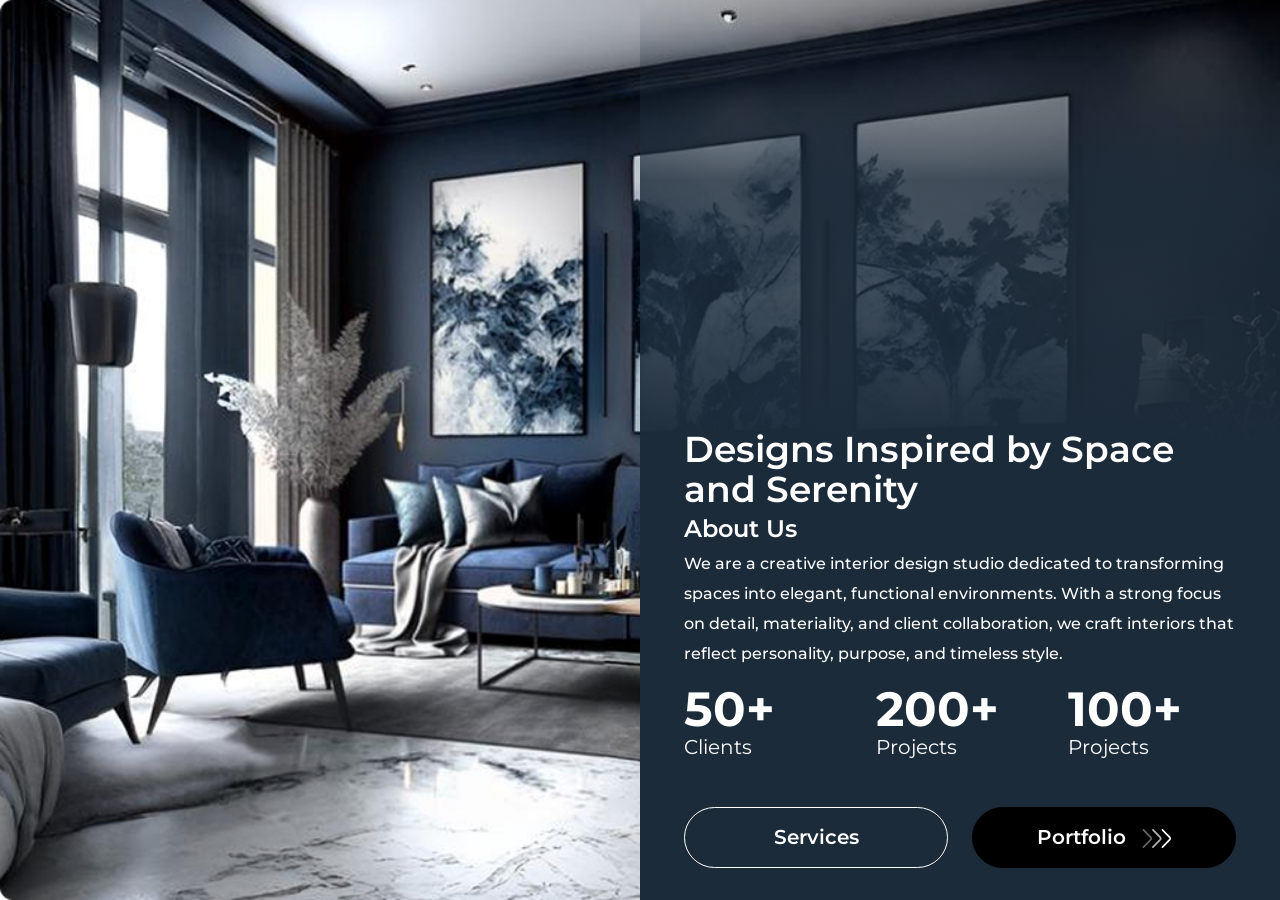
==== index.html @ 842a0ecd "test" ====
<!DOCTYPE html>
<html lang="en">

<head>
    <meta charset="UTF-8">
    <meta name="viewport" content="width=device-width, initial-scale=1.0">
    <title>Bein</title>
    <link rel="preconnect" href="https://fonts.googleapis.com">
    <link rel="preconnect" href="https://fonts.gstatic.com" crossorigin>
    <link href="https://fonts.googleapis.com/css2?family=Montserrat:ital,wght@0,100..900;1,100..900&display=swap"
        rel="stylesheet">
    <!-- Bootstrap CSS -->
    <link href="https://cdn.jsdelivr.net/npm/bootstrap@5.3.0/dist/css/bootstrap.min.css" rel="stylesheet">
    <link href="css/style.css" rel="stylesheet">
</head>

<body>
    <div class="mobile-header">
        <div class="d-flex justify-content-between align-items-center">
            <div class="back-btn circle"><img src="images/back.png" alt=""></div>
            <div class="page-title">Portfolio</div>
            <div class="actions circle"><img src="images/heart.png" alt=""></div>
        </div>
    </div>
    <div class="bein-container position-relative">
        <!-- <a href="#" class="logo">
            <img src="images/logo.png" alt="logo">
        </a> -->
        <div class="d-lg-flex justify-content-end">
            <div class="bein-gradient-content">
                <div class="banner-content">
                    <div class="container-fluid">
                        <div class="row">
                            <div class="col">
                                <h2>Designs Inspired by Space and Serenity</h2>
                                    <h6>About Us</h6>
                                    <p>We are a creative interior design studio dedicated to transforming spaces into
                                        elegant, functional environments. With a strong focus on detail, materiality,
                                        and client collaboration, we craft interiors that reflect personality, purpose,
                                        and timeless style. </p>
                            </div>
                        </div>
                        <div class="row">
                            <div class="col">
                                <h1>50+</h1>
                                <h4>Clients</h4>
                            </div>
                            <div class="col">
                                <h1>200+</h1>
                                <h4>Projects</h4>
                            </div>
                            <div class="col">
                                <h1>100+</h1>
                                <h4>Projects</h4>
                            </div>
                        </div>
                        <div class="row">
                            <div class="col">
                                <a href="services.html" class="btn btn-outline">Services</a>
                            </div>
                            <div class="col">
                                <a href="portfolio.html" class="btn btn-dark">Portfolio <img
                                        src="images/arrow-multiple.svg" alt=""></a>
                            </div>
                        </div>
                    </div>
                </div>
            </div>
        </div>
    </div>
    <!-- Bootstrap JS Bundle -->
    <script src="https://cdn.jsdelivr.net/npm/bootstrap@5.3.0/dist/js/bootstrap.bundle.min.js"></script>

</body>

</html>
---- css/style.css ----
body {
    font-family: "Montserrat", sans-serif;
}
a {
    transition: all 0.5s ease;
}
.top-navbar {
    background: #1C2C3A;
}
.top-navbar .navbar .navbar-nav .nav-item .nav-link {
    font-size: 20px;
    font-weight: 500;
    color: #fff;
}
.top-navbar .navbar .navbar-nav .nav-item.active .nav-link {
    color: #277FF6;
}
.navbar-toggler {
    color: #8a8a8a;
    font-size: 36px;
}
.navbar-toggler:focus {
   box-shadow: none;
}
.bein-container {
    width: 100%;
    height: 100vh;
    overflow-y: auto;
    background: url(../images/main-bg.png) no-repeat;
    background-size: cover;
    position: relative;
    /* border-radius: 10px; */

}
h1 {
    font-weight: 700;
    font-size: 48px;
    line-height: 100%;
    letter-spacing: 0%;
}
h2 {
    font-weight: 600;
    font-size: 36px;
    line-height: 40px;
    letter-spacing: 0%;
}
h6 {
    font-weight: 600;
    font-size: 24px;
    line-height: 100%;
    letter-spacing: 0%;
}
h4 {
    font-weight: 400;
    font-size: 20px;
    line-height: 12px;
    letter-spacing: 0%;    
}
p {
    font-weight: 500;
    font-size: 16px;
    line-height: 30px;
    letter-spacing: 0%;
}
.gradient-wrapper {
    position: relative;
    height: 100vh
}
.bein-gradient-content {
    background: linear-gradient(180.06deg, rgba(217, 217, 217, 0) 0.05%, rgba(28, 43, 58, 0.39) 11.19%, rgba(28, 43, 58, 0.82) 19.99%, rgba(28, 43, 58, 0.8) 32.13%, #1C2B3A 50.38%);
    color: #fff;
    padding:32px 45px 32px 45px;
    position: absolute;
    bottom: 0;
    right: 0;
    height: 100%;
    width: 50%;
}
.btn {
    font-weight: 600;
    font-size: 20px;
    line-height: 29px;
    letter-spacing: 0%;
    border-radius: 50px;
    padding: 15px;
    display: block;
    text-align: center;
    margin-top: 46px;
}
.btn-outline {
    background: transparent;
    border: 1px solid rgba(255, 255, 255, 1);
    color: rgba(255, 255, 255, 1);
}
.btn-outline:hover {
    background: rgba(0, 0, 0, 1);
    border: 1px solid rgba(0, 0, 0, 1);
    color: rgba(255, 255, 255, 1);
}
.btn-dark {
    background: rgba(0, 0, 0, 1);
    border: 1px solid rgba(0, 0, 0, 1);
    color: rgba(255, 255, 255, 1);
}
.btn-dark:hover {
    background: transparent;
    border: 1px solid rgba(255, 255, 255, 1);
    color: rgba(255, 255, 255, 1);
}
.btn-dark img {
    margin-left: 10px;
}

.logo {
    width: 120px;
    padding: 20px;
    display: inline-block;
}
.logo img {
    width: 100%;
}
.banner-content {
    position: absolute;
    bottom: 32px;
    left: 32px;
    width: calc(100% - 64px);
}
.mobile-header {
    position: fixed;
    width: 100%;
    left: 0;
    top: 10px;
    padding: 20px 10px;
    display: none;
}
.circle {
    width: 36px;
    height: 36px;
    border-radius: 100%;
    /* border: 1px solid rgba(0, 0, 0, 1); */
    text-align: center;
    padding-top: 5px;
}
.page-title {
    font-weight: 600;
    font-size: 18px;
    line-height: 100%;
    letter-spacing: 0%;
    color: #000;

}
.page-title {
    font-weight: 600;
    font-size: 32px;
    line-height: 100%;
    letter-spacing: 0%;
}
.search .form-control {
    border: 1px solid rgba(130, 161, 255, 0.27);
    background:  rgba(237, 239, 241, 1) url(../images/search.png) no-repeat;
    background-position: 20px 18px;
    color: rgba(0, 0, 0, 0.44);
    padding: 10px 10px 10px 50px;
    border-radius: 10px;
    font-size: 18px;
}
.search .form-control:focus {
    box-shadow: none;
    outline: 0;
}
.search ::placeholder {
    color: rgba(0, 0, 0, 0.44);
    opacity: 1; /* Firefox */
  }
  
  .search ::-ms-input-placeholder { /* Edge 12 -18 */
    color: rgba(0, 0, 0, 0.44);
  }
.inner-page {
    padding: 38px 60px;
    height: 100vh;
}
.header {
    /* position: fixed; */
    top: 0;
    left: 0;
    width: 100%;
    /* padding: 18px 60px; */
}
.inner-page-content {
    padding: 20px 0px 0px 0px;
}
h5 {
    font-weight: 600;
    font-size: 26px;
    line-height: 100%;
    letter-spacing: 0%;
    margin-bottom: 10px;

}
.service-item-card {
    position: relative;
}
.card {
    color: #fff;

}
p.service-text {
    font-weight: 500;
    font-size: 16px;
    line-height: 28px;
    letter-spacing: 0%;
    margin-bottom: 10px;
}
.explore {
    width: 50px;
    height: 50px;
    background: rgb(131, 145, 162);
    text-align: center;
    display: inline-block;
    border-radius: 100%;
    padding-top: 8px;
    transition: all 0.5s ease;
}
.explore i {
    color: #fff;
    font-size: 26px;
}
.explore:hover {
    background: #1C1660;
}
.service-item-card .explore img {
width: 20px;
}
.service-item-card {
    height: 186px;
    overflow: hidden;
    border-radius: 15px;
    margin-bottom:24px ;
}
.service-item-card img {
    width: 100%;
}
.service-card-body {
    width: 100%;
    position: absolute;
    left: 0;
    top: 0;
    height: 100%;
    padding: 30px 20px;
    background: linear-gradient(179.98deg, rgba(217, 217, 217, 0) -7.36%, rgba(0, 24, 54, 0.675) 51.47%, rgba(10, 39, 74, 0.9) 99.99%);

}
.page-title .circle {
    padding-top: 0;
    margin-right: 0px;
    /* border: 1px solid #fff; */
}
.title-text {
    color: #fff;
    font-size: 14px;

}
.inner-wrapper {
    width: 100%;
    height: 100vh;
    background: url(../images/detail-page-bg.png) no-repeat;
    background-size: cover;
}
.inner-page-content.detail-page {
    padding: 34px;
    background: rgba(28, 43, 58, 0.9);
    margin: 10px 0px;
    border-radius: 20px;
    color: #fff;
    height: calc(100vh - 140px);
    overflow-y: auto;

}
.service-details {
    color: #fff;
}
.service-details h5 {
    font-weight: 600;
    font-size: 34px;
    line-height: 45px;
    letter-spacing: 0%;
    margin-bottom: 12px;
}
.service-details p {
    font-weight: 500;
    font-size: 18px;
    line-height: 33px;
    letter-spacing: 0%;
    margin-bottom: 0;
}
.image-dim {
    height: 400px;
    overflow: hidden;
    margin-bottom: 10px;
    border-radius: 10px;
}
.image-dim img {
    width: 100%;
}
.interior-section {
    height: 220px;
    overflow: hidden;
    position: relative;
    margin-bottom: 12px;
    border-radius: 10px;
}
.interior-section img {
    width: 100%;
}
.interior-section .content {
    height: 100px;
    background: linear-gradient(179.98deg, rgba(217, 217, 217, 0) -7.36%, rgba(0, 24, 54, 0.75) 51.47%, #0A274A 99.99%);
    position: absolute;
    bottom: 0;
    width: 100%;
    padding: 66px 11px 11px 11px;

}
.interior-section .content h4 {
    font-size: 18px;
}
.interior-section .content a i {
    color: #fff;
    font-size: 24px;
}
.interior-section .content a i:hover {
    color: #ff0000;
}
.services-single-item-preview {
    overflow: auto;
}
.services-single-item-preview img {
    /* height: 100%;
    max-height: 600px;
    transform: translate(-22%); */
    width: 100%;
}
.services-single-item-preview h2 {
    font-weight: 600;
    font-size: 34px;
    line-height: 45px;
    letter-spacing: 0%; 
    margin-bottom: 12px;
}
.services-single-item-preview p {
    font-weight: 500;
    font-size: 18px;
    line-height: 33px;
    letter-spacing: 0%;
    margin-bottom: 0;
 
}
.custom-wrapper {
    width: 100%;
    margin: 0 auto;
}
.services-single-item-content {
    height: 100%;
    max-height: 600px;
    overflow: scroll;
}
@media only screen and (min-width: 200px) and (max-width: 767px) {
    .col {
        padding: 0 5px !important;
    }
    .mobile-header {
        display: block;
    }
    .bein-container {
        margin:90px 18px 18px 18px;
        height: calc(100vh - 108px);
        width: calc(100% - 36px);
        margin:90px 18px 18px 18px;
    }
    .bein-gradient-content {
        width: 100%;
        padding: 32px 10px 32px 10px;
        border-radius: 10px;
    }
    .banner-content {
        position: absolute;
        bottom: 20px;
        left: 10px;
        width: calc(100% - 20px);
    }
    h2 {
        font-weight: 600;
        font-size: 26px;
        line-height: 32px;
    }
    h6 {
        font-size: 18px;
    }
    p {
        font-size: 12px;
        line-height: 22px;
    }
    h1 {
        font-size: 26px;
    }
    h4 {
        font-size: 14px;
    }
    .btn {
        font-size: 13px;
        padding: 6px 12px;
        margin-top: 24px;
        img {
            width: 15px;
        }
    }
    .btn-dark img {
        margin-left: 0px;
    }
  
    .inner-page {
        padding: 18px 18px;
    }
    .image-dim {
        height: auto;
    }
    .inner-page-content.detail-page {
        padding: 10px;
        margin: 10px 0px;
    }
    .interior-section {
        height: auto;
    }
    .service-details h5 {
        font-size: 24px;
        line-height: 30px;
    }
    .service-details p {
        font-size: 13px;
    }
    .interior-section .content h4 {
        font-size: 12px;
        margin-bottom: 0;
    }
    .interior-section .content a img {
        width: 12px;
    }
    .header .page-title {
        color: #fff;
    }
    .header .page-title {
        margin-bottom: 24px;
    }
    .title-text {
        width: 100%;
        text-align: left;
        color: #fff;
    }
    .header .page-title .circle {
        border-color: #fff;
        width: 42px;
    }
    
    .header .page-title .circle img {
        /* filter: invert(100%) sepia(100%) saturate(2%) hue-rotate(139deg)
        brightness(106%) contrast(101%); */
    }
    .header .page-title.services-main .circle {
        border-color: #000;
        width: 42px;
    }
    .header .page-title.services-main .circle img {
        filter: invert(0%) sepia(0%) saturate(2%) hue-rotate(139deg)
        brightness(106%) contrast(101%);
    }
    .header .page-title.services-main .title-text {
        color: #000;
    }
    .services-single-item-preview img {
        margin-bottom: 10px;
        height: 100%;
        max-height: 100%;
        transform: translate(0);
        width: 100%;
    }
    .custom-wrapper {
        width: 100%;
    }
    .services-single-item-content {
        height: auto;
        max-height: 100%;
        overflow: scroll;
    }
    .inner-page-content.detail-page {
        height: calc(100vh - 140px);
        overflow-y: auto;
        overflow-x: hidden;
    
    }
}
@media only screen and (min-width: 200px) and (max-width: 599px) {
    h5 {
        font-size: 16px;
    }
    p.service-text {
        font-size: 14px;
        line-height: 20px;
    }
}
@media only screen and (min-width: 768px) and (max-width: 1024px) {
    .bein-container {
        margin:90px 18px 18px 18px;
        height: calc(100vh - 108px);
        width: calc(100% - 36px);
        margin:90px 18px 18px 18px;
    }
    .mobile-header {
        display: block;
    }
    h2 {
        font-weight: 600;
        font-size: 26px;
        line-height: 32px;
    }
    h6 {
        font-size: 18px;
    }
    p {
        font-size: 12px;
        line-height: 22px;
    }
    h1 {
        font-size: 28px;
    }
    h4 {
        font-size: 14px;
    }
    .btn {
        font-size: 16px;
        padding: 15px;
        margin-top: 24px;
        img {
            width: 15px;
        }
    }
    .header .page-title {
        margin-bottom: 24px;
    }
    .inner-page-content.detail-page {
        margin: 14px 0px
    }
}

/* Portfolio */
.right-corner-bg {
    position: absolute;
    right: -16px;
    bottom: -27px;
    width: 107px;
    height: 90px;
    background: url(../images/btn-bg.png) no-repeat;
}
.portfolio-item-card .card-footer {
    position: absolute;
    bottom: 0;
    width: 100%;
    left: 0;
    height: 108px;
    background: linear-gradient(180deg, rgba(217, 217, 217, 0) 8.22%, rgba(0, 24, 54, 0.75) 64.65%, #0A274A 100%);
    border: none;
}
.portfolio-item-card .card-footer a.portfolio-btn {
    width: 42px;
    height: 42px;
    border: 1px solid rgba(3, 63, 176, 1);
    display: inline-block;
    border-radius: 100%;
    text-align: center;
    padding-top: 6px;
    position: absolute;
    right: 10px;
    bottom: 10px;
}
.portfolio-item-card .card-footer a.portfolio-btn i {
    color: rgba(3, 63, 176, 1);
    font-size: 22px;
}
.footer-content-bottom {
    position: absolute;
    width: 100%;
    bottom: 0;
    left: 0;
    padding: 8px 15px;
}
.card.portfolio-item-card {
    height: 250px;
    overflow: hidden;
    border-radius: 15px;
    border: none;
    margin-bottom: 20px;
}
.card.portfolio-item-card .image-thumb-main {
    transform: translate(0%, -36%);
}
.card.portfolio-item-card h5 {
    font-weight: 600;
    font-size: 28px;
    line-height: 100%;
    letter-spacing: 0%;

}
.card.portfolio-card {
    overflow: hidden;
    border: none;
    border-radius: 12px;
    margin-bottom: 20px;
    height: 400px;
}
.card.portfolio-card .card-body {
    padding: 0;
    border: none;
}
.card.portfolio-card .card-body img {
    width: 100%;
}
.card.portfolio-card .card-footer {
    background: linear-gradient(180deg, rgba(217, 217, 217, 0) 1.64%, rgba(16, 37, 63, 0.3) 19.08%, rgba(13, 34, 57, 0.7) 45.01%, #08203F 75.27%);
    height: 108px;
    width: 100%;
    position: absolute;
    bottom: 0;
    border: none;
}
.footer-bottom {
    position: absolute;
    left: 0;
    bottom: 0;
    width: 100%;
    padding: 15px;
}
.footer-bottom h5 {
    font-weight: 500;
    font-size: 20px;
    line-height: 24px;
    letter-spacing: 0%;
}
.footer-bottom a.link-bg {
   background: rgba(255, 255, 255, 0.42);
   width: 35px;
   height: 35px;
   text-align: center;
   padding-top: 6px;
   border-radius: 100%;
   transition: all 0.5s ease;
}
.footer-bottom a.link-bg i {
    color: #fff;
    font-size: 16px;
}
.footer-bottom a.link-bg:hover {
    background: #fff;
}
.footer-bottom a.link-bg:hover i {
    color: #000;
}
.colcade .card.portfolio-card {
    height: 380px;
    margin-bottom: 20px;
}
.colcade .card.portfolio-card.item-xs {
    height: 261px;
}
.colcade .card.portfolio-card.item-sm {
    height: 298px;
}
.heart-like {
    color: #000;
    position: absolute;
    top: 20px;
    right: 20px;
    background: rgba(255, 255, 255, .7);
    width: 40px;
    height: 40px;
    border-radius: 100%;
    text-align: center;
    padding-top: 10px;
}
.heart-like i {
    color: rgba(0, 0, 0, .6);
}
.heart-like.liked i {
    color: rgba(218, 0, 0, 1);
}
/* .heart-like:hover i {
     color: rgba(218, 0, 0, 1);
} */
.heart-overlay {
    position: absolute;
    top: 20px;
    right: 20px;
    z-index: 1000;
    font-size: 24px;
    color: rgba(0, 0, 0, .6);
    cursor: pointer;
    transition: color 0.3s ease;
    background: rgba(255, 255, 255, .7);
    width: 40px;
    height: 40px;
    border-radius: 100%;
    padding-top: 10px;
  }
  .heart-overlay.liked {
    color: red;
  }
  .lightbox .lb-data .lb-number {
    display: none !important;
}
@media only screen and (min-width: 200px) and (max-width: 767px) {
    .card.portfolio-item-card h5 {
        font-size: 16px;
    }
}
/* Portfolio */
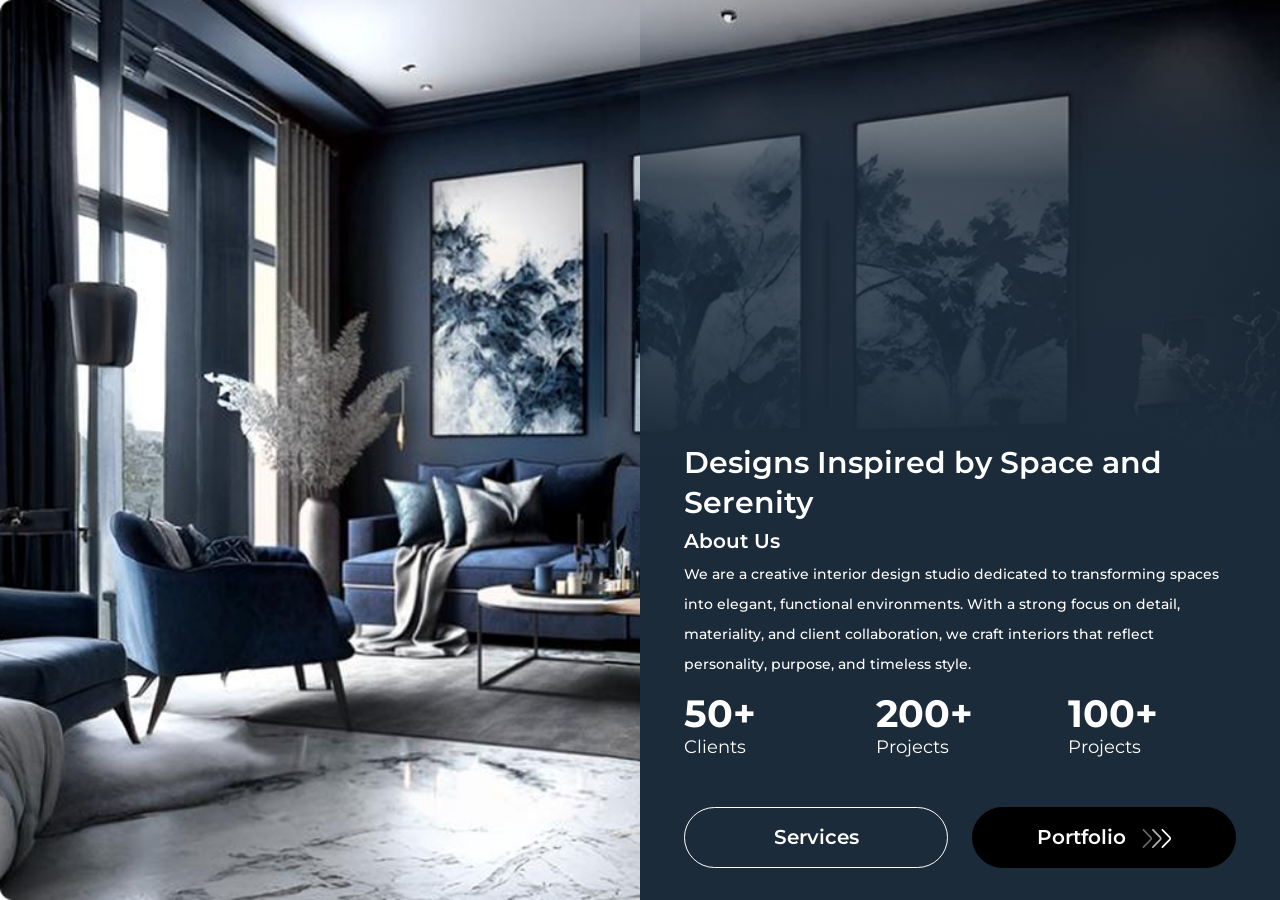
==== commit 3c300a66: "facivon" ====
--- a/index.html
+++ b/index.html
@@ -5,6 +5,7 @@
     <meta charset="UTF-8">
     <meta name="viewport" content="width=device-width, initial-scale=1.0">
     <title>Bein</title>
+    <link rel="icon" type="image/x-icon" href="images/favicon.ico" />
     <link rel="preconnect" href="https://fonts.googleapis.com">
     <link rel="preconnect" href="https://fonts.gstatic.com" crossorigin>
     <link href="https://fonts.googleapis.com/css2?family=Montserrat:ital,wght@0,100..900;1,100..900&display=swap"
--- a/css/style.css
+++ b/css/style.css
@@ -1,27 +1,34 @@
 body {
     font-family: "Montserrat", sans-serif;
 }
+
 a {
     transition: all 0.5s ease;
 }
+
 .top-navbar {
     background: #1C2C3A;
 }
+
 .top-navbar .navbar .navbar-nav .nav-item .nav-link {
     font-size: 20px;
     font-weight: 500;
     color: #fff;
 }
+
 .top-navbar .navbar .navbar-nav .nav-item.active .nav-link {
     color: #277FF6;
 }
+
 .navbar-toggler {
     color: #8a8a8a;
     font-size: 36px;
 }
+
 .navbar-toggler:focus {
-   box-shadow: none;
-}
+    box-shadow: none;
+}
+
 .bein-container {
     width: 100%;
     height: 100vh;
@@ -32,50 +39,58 @@
     /* border-radius: 10px; */
 
 }
+
 h1 {
     font-weight: 700;
-    font-size: 48px;
+    font-size: 38px;
     line-height: 100%;
     letter-spacing: 0%;
 }
+
 h2 {
     font-weight: 600;
-    font-size: 36px;
+    font-size: 30px;
     line-height: 40px;
     letter-spacing: 0%;
 }
+
 h6 {
     font-weight: 600;
-    font-size: 24px;
+    font-size: 20px;
     line-height: 100%;
     letter-spacing: 0%;
 }
+
 h4 {
     font-weight: 400;
-    font-size: 20px;
+    font-size: 18px;
     line-height: 12px;
-    letter-spacing: 0%;    
-}
+    letter-spacing: 0%;
+}
+
 p {
     font-weight: 500;
-    font-size: 16px;
+    font-size: 14px;
     line-height: 30px;
     letter-spacing: 0%;
 }
+
 .gradient-wrapper {
     position: relative;
     height: 100vh
 }
+
 .bein-gradient-content {
     background: linear-gradient(180.06deg, rgba(217, 217, 217, 0) 0.05%, rgba(28, 43, 58, 0.39) 11.19%, rgba(28, 43, 58, 0.82) 19.99%, rgba(28, 43, 58, 0.8) 32.13%, #1C2B3A 50.38%);
     color: #fff;
-    padding:32px 45px 32px 45px;
+    padding: 32px 45px 32px 45px;
     position: absolute;
     bottom: 0;
     right: 0;
     height: 100%;
     width: 50%;
 }
+
 .btn {
     font-weight: 600;
     font-size: 20px;
@@ -87,26 +102,31 @@
     text-align: center;
     margin-top: 46px;
 }
+
 .btn-outline {
     background: transparent;
     border: 1px solid rgba(255, 255, 255, 1);
     color: rgba(255, 255, 255, 1);
 }
+
 .btn-outline:hover {
     background: rgba(0, 0, 0, 1);
     border: 1px solid rgba(0, 0, 0, 1);
     color: rgba(255, 255, 255, 1);
 }
+
 .btn-dark {
     background: rgba(0, 0, 0, 1);
     border: 1px solid rgba(0, 0, 0, 1);
     color: rgba(255, 255, 255, 1);
 }
+
 .btn-dark:hover {
     background: transparent;
     border: 1px solid rgba(255, 255, 255, 1);
     color: rgba(255, 255, 255, 1);
 }
+
 .btn-dark img {
     margin-left: 10px;
 }
@@ -116,15 +136,18 @@
     padding: 20px;
     display: inline-block;
 }
+
 .logo img {
     width: 100%;
 }
+
 .banner-content {
     position: absolute;
     bottom: 32px;
     left: 32px;
     width: calc(100% - 64px);
 }
+
 .mobile-header {
     position: fixed;
     width: 100%;
@@ -133,6 +156,7 @@
     padding: 20px 10px;
     display: none;
 }
+
 .circle {
     width: 36px;
     height: 36px;
@@ -141,6 +165,7 @@
     text-align: center;
     padding-top: 5px;
 }
+
 .page-title {
     font-weight: 600;
     font-size: 18px;
@@ -149,37 +174,45 @@
     color: #000;
 
 }
+
 .page-title {
     font-weight: 600;
     font-size: 32px;
     line-height: 100%;
     letter-spacing: 0%;
 }
+
 .search .form-control {
     border: 1px solid rgba(130, 161, 255, 0.27);
-    background:  rgba(237, 239, 241, 1) url(../images/search.png) no-repeat;
+    background: rgba(237, 239, 241, 1) url(../images/search.png) no-repeat;
     background-position: 20px 18px;
     color: rgba(0, 0, 0, 0.44);
     padding: 10px 10px 10px 50px;
     border-radius: 10px;
     font-size: 18px;
 }
+
 .search .form-control:focus {
     box-shadow: none;
     outline: 0;
 }
+
 .search ::placeholder {
     color: rgba(0, 0, 0, 0.44);
-    opacity: 1; /* Firefox */
-  }
-  
-  .search ::-ms-input-placeholder { /* Edge 12 -18 */
+    opacity: 1;
+    /* Firefox */
+}
+
+.search ::-ms-input-placeholder {
+    /* Edge 12 -18 */
     color: rgba(0, 0, 0, 0.44);
-  }
+}
+
 .inner-page {
     padding: 38px 60px;
     height: 100vh;
 }
+
 .header {
     /* position: fixed; */
     top: 0;
@@ -187,9 +220,11 @@
     width: 100%;
     /* padding: 18px 60px; */
 }
+
 .inner-page-content {
     padding: 20px 0px 0px 0px;
 }
+
 h5 {
     font-weight: 600;
     font-size: 26px;
@@ -198,13 +233,16 @@
     margin-bottom: 10px;
 
 }
+
 .service-item-card {
     position: relative;
 }
+
 .card {
     color: #fff;
 
 }
+
 p.service-text {
     font-weight: 500;
     font-size: 16px;
@@ -212,6 +250,7 @@
     letter-spacing: 0%;
     margin-bottom: 10px;
 }
+
 .explore {
     width: 50px;
     height: 50px;
@@ -222,64 +261,77 @@
     padding-top: 8px;
     transition: all 0.5s ease;
 }
+
 .explore i {
     color: #fff;
     font-size: 26px;
 }
+
 .explore:hover {
     background: #1C1660;
 }
+
 .service-item-card .explore img {
-width: 20px;
-}
+    width: 20px;
+}
+
 .service-item-card {
-    height: 186px;
+    height: 230px;
     overflow: hidden;
     border-radius: 15px;
-    margin-bottom:24px ;
-}
+    margin-bottom: 24px;
+}
+
 .service-item-card img {
     width: 100%;
-}
+    transform: translate(0, -100px);
+}
+
 .service-card-body {
     width: 100%;
     position: absolute;
     left: 0;
     top: 0;
     height: 100%;
-    padding: 30px 20px;
+    padding: 50px 20px;
     background: linear-gradient(179.98deg, rgba(217, 217, 217, 0) -7.36%, rgba(0, 24, 54, 0.675) 51.47%, rgba(10, 39, 74, 0.9) 99.99%);
 
 }
+
 .page-title .circle {
     padding-top: 0;
     margin-right: 0px;
     /* border: 1px solid #fff; */
 }
+
 .title-text {
     color: #fff;
     font-size: 14px;
 
 }
+
 .inner-wrapper {
     width: 100%;
     height: 100vh;
     background: url(../images/detail-page-bg.png) no-repeat;
     background-size: cover;
 }
+
 .inner-page-content.detail-page {
     padding: 34px;
     background: rgba(28, 43, 58, 0.9);
     margin: 10px 0px;
     border-radius: 20px;
     color: #fff;
-    height: calc(100vh - 140px);
-    overflow-y: auto;
-
-}
+    /* height: calc(100vh - 140px);
+    overflow-y: auto; */
+
+}
+
 .service-details {
     color: #fff;
 }
+
 .service-details h5 {
     font-weight: 600;
     font-size: 34px;
@@ -287,6 +339,7 @@
     letter-spacing: 0%;
     margin-bottom: 12px;
 }
+
 .service-details p {
     font-weight: 500;
     font-size: 18px;
@@ -294,15 +347,18 @@
     letter-spacing: 0%;
     margin-bottom: 0;
 }
+
 .image-dim {
     height: 400px;
     overflow: hidden;
     margin-bottom: 10px;
     border-radius: 10px;
 }
+
 .image-dim img {
     width: 100%;
 }
+
 .interior-section {
     height: 220px;
     overflow: hidden;
@@ -310,9 +366,11 @@
     margin-bottom: 12px;
     border-radius: 10px;
 }
+
 .interior-section img {
     width: 100%;
 }
+
 .interior-section .content {
     height: 100px;
     background: linear-gradient(179.98deg, rgba(217, 217, 217, 0) -7.36%, rgba(0, 24, 54, 0.75) 51.47%, #0A274A 99.99%);
@@ -322,161 +380,225 @@
     padding: 66px 11px 11px 11px;
 
 }
+
 .interior-section .content h4 {
     font-size: 18px;
 }
+
 .interior-section .content a i {
     color: #fff;
     font-size: 24px;
 }
+
 .interior-section .content a i:hover {
     color: #ff0000;
 }
+
 .services-single-item-preview {
     overflow: auto;
 }
+
 .services-single-item-preview img {
     /* height: 100%;
     max-height: 600px;
     transform: translate(-22%); */
     width: 100%;
 }
+
 .services-single-item-preview h2 {
     font-weight: 600;
     font-size: 34px;
     line-height: 45px;
-    letter-spacing: 0%; 
+    letter-spacing: 0%;
     margin-bottom: 12px;
 }
+
 .services-single-item-preview p {
     font-weight: 500;
     font-size: 18px;
     line-height: 33px;
     letter-spacing: 0%;
     margin-bottom: 0;
- 
-}
+
+}
+
 .custom-wrapper {
     width: 100%;
     margin: 0 auto;
 }
+
 .services-single-item-content {
     height: 100%;
     max-height: 600px;
-    overflow: scroll;
-}
+    overflow-y: auto;
+    overflow-x: hidden;
+}
+
+.services-single-item-content::-webkit-scrollbar {
+    display: none;
+}
+
+.services-single-item-content {
+    -ms-overflow-style: none;
+    scrollbar-width: none;
+}
+
+.lb-nav a.lb-prev {
+    position: absolute;
+    left: -70px;
+}
+
+.lb-nav a.lb-next {
+    position: absolute;
+    right: -70px;
+}
+
+.lb-dataContainer {
+    position: absolute;
+    top: -30px;
+    right: 15px;
+}
+
+.lb-closeContainer {}
+
 @media only screen and (min-width: 200px) and (max-width: 767px) {
     .col {
         padding: 0 5px !important;
     }
+
     .mobile-header {
         display: block;
     }
+
     .bein-container {
-        margin:90px 18px 18px 18px;
+        margin: 90px 18px 18px 18px;
         height: calc(100vh - 108px);
         width: calc(100% - 36px);
-        margin:90px 18px 18px 18px;
-    }
+        margin: 90px 18px 18px 18px;
+    }
+
     .bein-gradient-content {
         width: 100%;
         padding: 32px 10px 32px 10px;
         border-radius: 10px;
     }
+
     .banner-content {
         position: absolute;
         bottom: 20px;
         left: 10px;
         width: calc(100% - 20px);
     }
+
     h2 {
         font-weight: 600;
         font-size: 26px;
         line-height: 32px;
     }
+
     h6 {
         font-size: 18px;
     }
+
     p {
         font-size: 12px;
         line-height: 22px;
     }
+
     h1 {
         font-size: 26px;
     }
+
     h4 {
         font-size: 14px;
     }
+
     .btn {
         font-size: 13px;
         padding: 6px 12px;
         margin-top: 24px;
+
         img {
             width: 15px;
         }
     }
+
     .btn-dark img {
         margin-left: 0px;
     }
-  
+
     .inner-page {
         padding: 18px 18px;
     }
+
     .image-dim {
         height: auto;
     }
+
     .inner-page-content.detail-page {
         padding: 10px;
         margin: 10px 0px;
     }
+
     .interior-section {
         height: auto;
     }
+
     .service-details h5 {
         font-size: 24px;
         line-height: 30px;
     }
+
     .service-details p {
         font-size: 13px;
     }
+
     .interior-section .content h4 {
         font-size: 12px;
         margin-bottom: 0;
     }
+
     .interior-section .content a img {
         width: 12px;
     }
+
     .header .page-title {
         color: #fff;
     }
+
     .header .page-title {
         margin-bottom: 24px;
     }
+
     .title-text {
         width: 100%;
         text-align: left;
         color: #fff;
     }
+
     .header .page-title .circle {
         border-color: #fff;
         width: 42px;
     }
-    
+
     .header .page-title .circle img {
         /* filter: invert(100%) sepia(100%) saturate(2%) hue-rotate(139deg)
         brightness(106%) contrast(101%); */
     }
+
     .header .page-title.services-main .circle {
         border-color: #000;
         width: 42px;
     }
+
     .header .page-title.services-main .circle img {
-        filter: invert(0%) sepia(0%) saturate(2%) hue-rotate(139deg)
-        brightness(106%) contrast(101%);
-    }
+        filter: invert(0%) sepia(0%) saturate(2%) hue-rotate(139deg) brightness(106%) contrast(101%);
+    }
+
     .header .page-title.services-main .title-text {
         color: #000;
     }
+
     .services-single-item-preview img {
         margin-bottom: 10px;
         height: 100%;
@@ -484,69 +606,85 @@
         transform: translate(0);
         width: 100%;
     }
+
     .custom-wrapper {
         width: 100%;
     }
+
     .services-single-item-content {
         height: auto;
         max-height: 100%;
         overflow: scroll;
     }
+
     .inner-page-content.detail-page {
         height: calc(100vh - 140px);
         overflow-y: auto;
         overflow-x: hidden;
-    
-    }
-}
+
+    }
+}
+
 @media only screen and (min-width: 200px) and (max-width: 599px) {
     h5 {
         font-size: 16px;
     }
+
     p.service-text {
         font-size: 14px;
         line-height: 20px;
     }
 }
+
 @media only screen and (min-width: 768px) and (max-width: 1024px) {
     .bein-container {
-        margin:90px 18px 18px 18px;
+        margin: 90px 18px 18px 18px;
         height: calc(100vh - 108px);
         width: calc(100% - 36px);
-        margin:90px 18px 18px 18px;
-    }
+        margin: 90px 18px 18px 18px;
+    }
+
     .mobile-header {
         display: block;
     }
+
     h2 {
         font-weight: 600;
         font-size: 26px;
         line-height: 32px;
     }
+
     h6 {
         font-size: 18px;
     }
+
     p {
         font-size: 12px;
         line-height: 22px;
     }
+
     h1 {
         font-size: 28px;
     }
+
     h4 {
         font-size: 14px;
     }
+
     .btn {
         font-size: 16px;
         padding: 15px;
         margin-top: 24px;
+
         img {
             width: 15px;
         }
     }
+
     .header .page-title {
         margin-bottom: 24px;
     }
+
     .inner-page-content.detail-page {
         margin: 14px 0px
     }
@@ -561,6 +699,7 @@
     height: 90px;
     background: url(../images/btn-bg.png) no-repeat;
 }
+
 .portfolio-item-card .card-footer {
     position: absolute;
     bottom: 0;
@@ -570,6 +709,7 @@
     background: linear-gradient(180deg, rgba(217, 217, 217, 0) 8.22%, rgba(0, 24, 54, 0.75) 64.65%, #0A274A 100%);
     border: none;
 }
+
 .portfolio-item-card .card-footer a.portfolio-btn {
     width: 42px;
     height: 42px;
@@ -582,10 +722,12 @@
     right: 10px;
     bottom: 10px;
 }
+
 .portfolio-item-card .card-footer a.portfolio-btn i {
     color: rgba(3, 63, 176, 1);
     font-size: 22px;
 }
+
 .footer-content-bottom {
     position: absolute;
     width: 100%;
@@ -593,6 +735,7 @@
     left: 0;
     padding: 8px 15px;
 }
+
 .card.portfolio-item-card {
     height: 250px;
     overflow: hidden;
@@ -600,9 +743,11 @@
     border: none;
     margin-bottom: 20px;
 }
+
 .card.portfolio-item-card .image-thumb-main {
     transform: translate(0%, -36%);
 }
+
 .card.portfolio-item-card h5 {
     font-weight: 600;
     font-size: 28px;
@@ -610,6 +755,7 @@
     letter-spacing: 0%;
 
 }
+
 .card.portfolio-card {
     overflow: hidden;
     border: none;
@@ -617,13 +763,16 @@
     margin-bottom: 20px;
     height: 400px;
 }
+
 .card.portfolio-card .card-body {
     padding: 0;
     border: none;
 }
+
 .card.portfolio-card .card-body img {
     width: 100%;
 }
+
 .card.portfolio-card .card-footer {
     background: linear-gradient(180deg, rgba(217, 217, 217, 0) 1.64%, rgba(16, 37, 63, 0.3) 19.08%, rgba(13, 34, 57, 0.7) 45.01%, #08203F 75.27%);
     height: 108px;
@@ -632,6 +781,7 @@
     bottom: 0;
     border: none;
 }
+
 .footer-bottom {
     position: absolute;
     left: 0;
@@ -639,41 +789,50 @@
     width: 100%;
     padding: 15px;
 }
+
 .footer-bottom h5 {
     font-weight: 500;
     font-size: 20px;
     line-height: 24px;
     letter-spacing: 0%;
 }
+
 .footer-bottom a.link-bg {
-   background: rgba(255, 255, 255, 0.42);
-   width: 35px;
-   height: 35px;
-   text-align: center;
-   padding-top: 6px;
-   border-radius: 100%;
-   transition: all 0.5s ease;
-}
+    background: rgba(255, 255, 255, 0.42);
+    width: 35px;
+    height: 35px;
+    text-align: center;
+    padding-top: 6px;
+    border-radius: 100%;
+    transition: all 0.5s ease;
+}
+
 .footer-bottom a.link-bg i {
     color: #fff;
     font-size: 16px;
 }
+
 .footer-bottom a.link-bg:hover {
     background: #fff;
 }
+
 .footer-bottom a.link-bg:hover i {
     color: #000;
 }
+
 .colcade .card.portfolio-card {
     height: 380px;
     margin-bottom: 20px;
 }
+
 .colcade .card.portfolio-card.item-xs {
     height: 261px;
 }
+
 .colcade .card.portfolio-card.item-sm {
     height: 298px;
 }
+
 .heart-like {
     color: #000;
     position: absolute;
@@ -686,12 +845,15 @@
     text-align: center;
     padding-top: 10px;
 }
+
 .heart-like i {
     color: rgba(0, 0, 0, .6);
 }
+
 .heart-like.liked i {
     color: rgba(218, 0, 0, 1);
 }
+
 /* .heart-like:hover i {
      color: rgba(218, 0, 0, 1);
 } */
@@ -709,16 +871,20 @@
     height: 40px;
     border-radius: 100%;
     padding-top: 10px;
-  }
-  .heart-overlay.liked {
+}
+
+.heart-overlay.liked {
     color: red;
-  }
-  .lightbox .lb-data .lb-number {
+}
+
+.lightbox .lb-data .lb-number {
     display: none !important;
 }
+
 @media only screen and (min-width: 200px) and (max-width: 767px) {
     .card.portfolio-item-card h5 {
         font-size: 16px;
     }
 }
+
 /* Portfolio */
